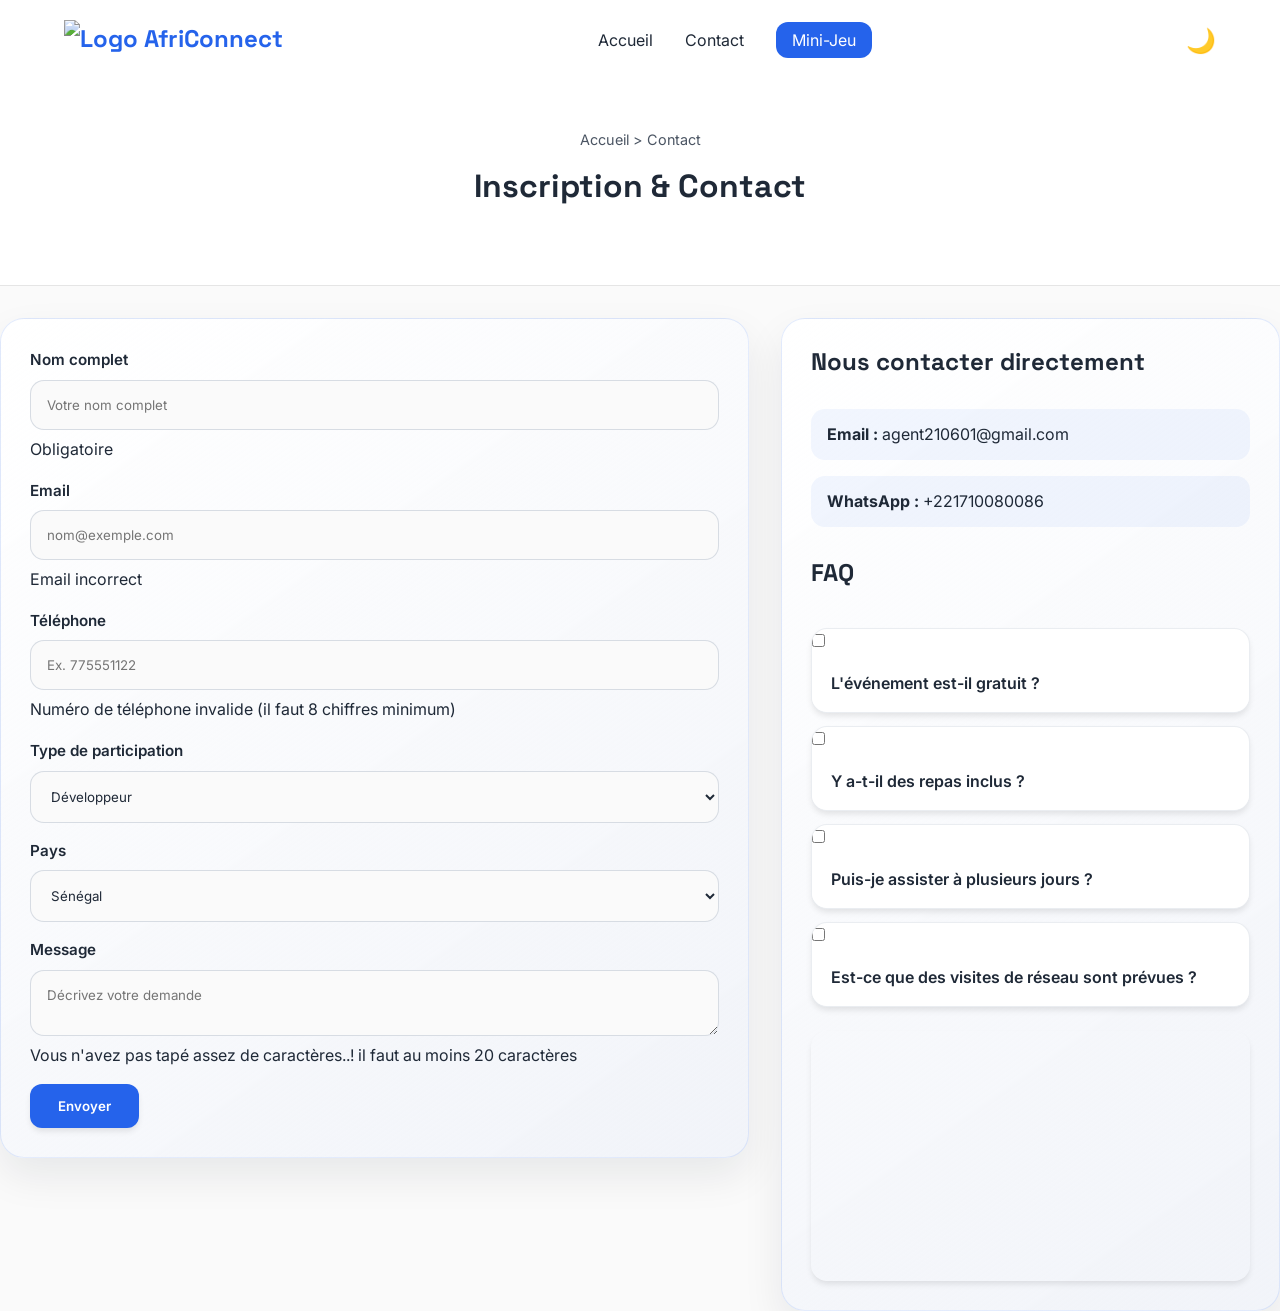
==== contact.html @ a3500b7e "Ajout de intervenants.html jeu.html et contacts.html" ====
<!DOCTYPE html>
<html lang="fr" data-theme="light">

<head>
    <meta charset="UTF-8">
    <meta name="viewport" content="width=device-width, initial-scale=1.0">
    <title>Contact</title>
    <link rel="icon" type="image/svg+xml" href="images/logo.svg">
    <link rel="stylesheet" href="css/style.css">
    <link href="https://fonts.googleapis.com/css2?family=Space+Grotesk:wght@700&family=Inter:wght@400;500;600&display=swap" rel="stylesheet">
</head>

<body>
    <nav id="navbar">
        <div class="logo"><img src="images/main.svg" alt="Logo AfriConnect" class="logo-image"></div>
        <ul class="nav-links">
            <li><a href="index.html">Accueil</a></li>
            <li><a href="contact.html">Contact</a></li>
            <li><a href="jeu.html" class="special-link">Mini-Jeu</a></li>
        </ul><button id="theme-toggle">🌙</button></nav>

    <header class="hero-internal">
        <div class="breadcrumb">Accueil > Contact</div>
        <h1>Inscription & Contact</h1>
    </header>

    <main class="contact-layout flex-container">
        <div class="form-container">
            <form id="contact-form">
                <div class="input-group">
                    <label for="nom">Nom complet</label>
                    <input type="text" id="nom" name="nom" placeholder="Votre nom complet" required>
                    <span class="error-msg">Obligatoire</span>
                </div>
                <div class="input-group">
                    <label for="email">Email</label>
                    <input type="email" id="email" name="email" placeholder="nom@exemple.com" required>
                    <span class="error-msg">Email incorrect</span>
                </div>
                <div class="input-group">
                    <label for="tel">Téléphone</label>
                    <input type="text" id="tel" name="tel" placeholder="Ex. 775551122" required pattern=".{8,}">
                    <span class="error-msg">Numéro de téléphone invalide (il faut 8 chiffres minimum)</span>
                </div>
                <div class="input-group">
                    <label for="type">Type de participation</label>
                    <select id="type" name="type"><option value="dev">Développeur</option><option value="invest">Investisseur</option></select>
                </div>
                <div class="input-group">
                    <label for="pays">Pays</label>
                    <select id="pays" name="pays"><option value="sn">Sénégal</option><option value="cd">Congo (République Démocratique)</option><option value="rc">Congo (République)</option></select>
                </div>
                <div class="input-group">
                    <label for="message">Message</label>
                    <textarea id="message" name="message" placeholder="Décrivez votre demande" required minlength="20"></textarea>
                    <span class="error-msg">Vous n'avez pas tapé assez de caractères..! il faut au moins 20 caractères</span>
                </div>
                <button type="submit" class="btn btn-primary">Envoyer</button>
                <div id="success-msg" class="success-msg">Inscription éffectuée avec succès !</div>
            </form>
        </div>

        <div class="contact-info">
            <h2>Nous contacter directement</h2>
            <a href="mailto:agent210601@gmail.com"><strong>Email :</strong> agent210601@gmail.com</a>
            <a href="https://wa.me/221710080086" target="_blank" rel="noopener noreferrer"><strong>WhatsApp :</strong> +221710080086</a>

            <h2 class="faq-title">FAQ</h2>
            <div class="accordion">
                <div class="accordion-item">
                    <input type="checkbox" id="faq1">
                    <label for="faq1" class="accordion-title">L'événement est-il gratuit ?</label>
                    <div class="accordion-content">
                        <p>Non, l'accès requiert l'achat d'un pass d'inscription, disponible en ligne ou sur place.</p>
                    </div>
                </div>
                <div class="accordion-item">
                    <input type="checkbox" id="faq2">
                    <label for="faq2" class="accordion-title">Y a-t-il des repas inclus ?</label>
                    <div class="accordion-content">
                        <p>Oui, un déjeuner est inclus pour les participants ayant réservé leur place à l'avance.</p>
                    </div>
                </div>
                <div class="accordion-item">
                    <input type="checkbox" id="faq3">
                    <label for="faq3" class="accordion-title">Puis-je assister à plusieurs jours ?</label>
                    <div class="accordion-content">
                        <p>Oui, vous pouvez choisir un accès au jour unique ou à la participation complète sur plusieurs jours.</p>
                    </div>
                </div>
                <div class="accordion-item">
                    <input type="checkbox" id="faq4">
                    <label for="faq4" class="accordion-title">Est-ce que des visites de réseau sont prévues ?</label>
                    <div class="accordion-content">
                        <p>Oui, des sessions de networking et des rencontres avec des partenaires sont prévues tout au long de l'événement.</p>
                    </div>
                </div>
            </div>

            <!-- Correction apportée ici : utilisation de style="width: 100%;" au lieu de width="100%" -->
            <iframe title="Carte de localisation du sommet" src="https://www.google.com/maps/embed?pb=!1m18!1m12!1m3!1d12345.6789!2d-17.4677!3d14.6928!2m3!1f0!2f0!3f0!3m2!1i1024!2i768!4f13.1!3m3!1m2!1s0x0%3A0x0!2zMTTCsDQxJzM0LjEiTiAxN8KwMjgnMDMuNyJX!5e0!3m2!1sfr!2ssn!4v1620000000000!5m2!1sfr!2ssn"
                style="width: 100%;" height="250" class="map-frame" allowfullscreen="" loading="lazy"></iframe>
        </div>
    </main>
    <script src="js/main.js"></script>
</body>

</html>
---- css/style.css ----
/* ==========================================================================
   VARIABLES CSS (Thème Clair par défaut) ((IA ajoutée pour le jeu interactif))
   ========================================================================== */

:root {
    /* Couleurs principales (Max 4 couleurs + nuances) */
    --primary-color: #2563eb;
    --primary-hover: #1d4ed8;
    --accent-color: #f59e0b;
    --bg-color: #fafafa;
    /* Couleurs de texte et d'interface */
    --text-main: #1f2937;
    --text-muted: #4b5563;
    --card-bg: #ffffff;
    --nav-bg: rgba(255, 255, 255, 0.85);
    /* Typographie & Espacements */
    --font-heading: 'Space Grotesk', sans-serif;
    --font-body: 'Inter', sans-serif;
    --spacing-sm: 1rem;
    --spacing-md: 2rem;
    --spacing-lg: 4rem;
    /* Bordures et Ombres */
    --radius-md: 12px;
    --radius-lg: 24px;
    --shadow-sm: 0 4px 6px -1px rgba(0, 0, 0, 0.1);
    --shadow-lg: 0 20px 25px -5px rgba(0, 0, 0, 0.1);
    --transition-speed: 0.3s;
}


/* ==========================================================================
   DARK MODE (Activé via le JavaScript)
   ========================================================================== */

[data-theme="dark"] {
    --primary-color: #3b82f6;
    --primary-hover: #60a5fa;
    --bg-color: #0f172a;
    --text-main: #f8fafc;
    --text-muted: #94a3b8;
    --card-bg: #1e293b;
    --nav-bg: rgba(15, 23, 42, 0.85);
    --shadow-sm: 0 4px 6px -1px rgba(0, 0, 0, 0.5);
    --shadow-lg: 0 20px 25px -5px rgba(0, 0, 0, 0.7);
}


/* ==========================================================================
   RESET & STYLES DE BASE
   ========================================================================== */

* {
    margin: 0;
    padding: 0;
    box-sizing: border-box;
}

html {
    scroll-behavior: smooth;
    /* Défilement doux natif */
}

body {
    font-family: var(--font-body);
    background-color: var(--bg-color);
    color: var(--text-main);
    line-height: 1.6;
    transition: background-color var(--transition-speed), color var(--transition-speed);
}

h1,
h2,
h3,
h4 {
    font-family: var(--font-heading);
    font-weight: 700;
    line-height: 1.2;
    margin-bottom: var(--spacing-sm);
}

a {
    text-decoration: none;
    color: inherit;
    transition: color var(--transition-speed);
}

ul {
    list-style: none;
}


/* ==========================================================================
   COMPOSANTS REUTILISABLES (Boutons, Cartes)
   ========================================================================== */

.btn {
    display: inline-block;
    padding: 0.875rem 1.75rem;
    border-radius: var(--radius-md);
    font-weight: 600;
    font-family: var(--font-body);
    border: none;
    cursor: pointer;
    transition: all var(--transition-speed) ease;
}

.btn-primary {
    background-color: var(--primary-color);
    color: #ffffff;
    box-shadow: var(--shadow-sm);
}

.btn-primary:hover {
    background-color: var(--primary-hover);
    transform: translateY(-2px);
    box-shadow: var(--shadow-lg);
}

.btn-secondary {
    background-color: transparent;
    color: var(--text-main);
    border: 2px solid var(--text-main);
}

.btn-secondary:hover {
    background-color: var(--text-main);
    color: var(--bg-color);
}

.card {
    background-color: var(--card-bg);
    padding: var(--spacing-md);
    border-radius: var(--radius-md);
    box-shadow: var(--shadow-sm);
    transition: transform var(--transition-speed), box-shadow var(--transition-speed);
}

.card:hover {
    transform: translateY(-5px);
    box-shadow: var(--shadow-lg);
}


/* ==========================================================================
   NAVIGATION (Flexbox)
   ========================================================================== */

.logo-image {
    height: 42px;
    width: auto;
    display: block;
    object-fit: contain;
}

nav {
    position: fixed;
    top: 0;
    width: 100%;
    padding: 1.25rem 5%;
    display: flex;
    justify-content: space-between;
    align-items: center;
    background: var(--nav-bg);
    -webkit-backdrop-filter: blur(12px);
    backdrop-filter: blur(12px);
    z-index: 1000;
    transition: all var(--transition-speed);
}

nav.scrolled {
    padding: 0.8rem 5%;
    box-shadow: var(--shadow-sm);
}

.logo {
    font-family: var(--font-heading);
    font-size: 1.5rem;
    font-weight: bold;
    color: var(--primary-color);
}

.nav-links {
    display: flex;
    gap: 2rem;
    align-items: center;
}

.nav-links a:hover {
    color: var(--primary-color);
}

.special-link {
    background: var(--primary-color);
    color: white !important;
    padding: 0.5rem 1rem;
    border-radius: var(--radius-md);
}

.menu-toggle {
    display: none;
    font-size: 1.8rem;
    cursor: pointer;
}

#theme-toggle {
    background: none;
    border: none;
    font-size: 1.5rem;
    cursor: pointer;
    transition: transform var(--transition-speed);
}

#theme-toggle:hover {
    transform: rotate(15deg) scale(1.1);
}


/* ==========================================================================
   SECTIONS & LAYOUTS (Grid & Flexbox)
   ========================================================================== */

section {
    padding: var(--spacing-lg) 5%;
}

.center-btn {
    text-align: center;
    margin-top: var(--spacing-md);
}


/* Hero Section */

.hero {
    min-height: 100vh;
    display: flex;
    align-items: center;
    justify-content: center;
    text-align: center;
    background: linear-gradient(rgba(15, 23, 42, 0.7), rgba(15, 23, 42, 0.9)), url('../images/hero-bg.svg') center/cover;
    color: #ffffff;
    padding: 0 1rem;
}

.hero h1 {
    font-size: 4rem;
    margin-bottom: 1rem;
    letter-spacing: -1px;
}

.hero p {
    font-size: 1.2rem;
    color: #e2e8f0;
    margin-bottom: 2rem;
}

.cta-buttons {
    display: flex;
    gap: 1rem;
    justify-content: center;
}


/* Hero Pages Internes */

.hero-internal {
    padding: 8rem 5% 4rem;
    text-align: center;
    background-color: var(--card-bg);
    border-bottom: 1px solid rgba(0, 0, 0, 0.1);
}

.breadcrumb {
    color: var(--text-muted);
    font-size: 0.9rem;
    margin-bottom: 1rem;
}


/* Grilles communes */

.grid-container {
    display: grid;
    grid-template-columns: repeat(auto-fit, minmax(280px, 1fr));
    gap: var(--spacing-md);
}

.grid-2x2 {
    display: grid;
    grid-template-columns: repeat(2, 1fr);
    gap: var(--spacing-md);
}


/* Flexbox commun */

.flex-container {
    display: flex;
    gap: var(--spacing-md);
    justify-content: space-between;
    flex-wrap: wrap;
}


/* ==========================================================================
   COMPOSANTS SPECIFIQUES (Stats, Intervenants, Programme)
   ========================================================================== */


/* Section Statistiques (Grid) */

.stats {
    display: grid;
    grid-template-columns: repeat(4, 1fr);
    gap: 1rem;
    text-align: center;
    background-color: var(--primary-color);
    color: white;
    padding: 3rem 5%;
}

.stats h2 {
    font-size: 3rem;
    margin-bottom: 0;
}


/* Cartes Intervenants */

.speaker-card {
    background: linear-gradient(145deg, var(--card-bg) 0%, rgba(37, 99, 235, 0.04) 100%);
    border: 1px solid rgba(37, 99, 235, 0.12);
    border-radius: 22px;
    overflow: hidden;
    text-align: center;
    padding-bottom: 1.5rem;
    box-shadow: 0 14px 35px rgba(15, 23, 42, 0.06);
    transition: transform 0.4s cubic-bezier(0.175, 0.885, 0.32, 1.275), box-shadow 0.4s;
    position: relative;
}

.speaker-card::before {
    content: "";
    position: absolute;
    inset: 0 0 auto 0;
    height: 4px;
    background: linear-gradient(90deg, var(--primary-color), var(--accent-color));
}

.speaker-card:hover {
    transform: translateY(-8px);
    box-shadow: var(--shadow-lg);
}

.program-card {
    padding: 1.6rem;
    text-align: left;
    display: flex;
    flex-direction: column;
    gap: 0.8rem;
    min-height: 220px;
    justify-content: flex-start;
}

.program-card h3 {
    margin-bottom: 0.25rem;
    color: var(--primary-color);
    font-size: 1.2rem;
}

.program-card p {
    margin-bottom: 0;
    color: var(--text-muted);
}

.program-card p strong {
    display: inline-flex;
    align-items: center;
    gap: 0.4rem;
    background: rgba(37, 99, 235, 0.1);
    color: var(--primary-color);
    padding: 0.45rem 0.8rem;
    border-radius: 999px;
    font-size: 0.92rem;
    margin-bottom: 0.2rem;
}

.program-card p strong::before {
    content: "🕒";
    font-size: 0.9rem;
}

.program-card span {
    display: inline-flex;
    align-self: flex-start;
    margin-top: auto;
    background: var(--primary-color);
    color: white;
    padding: 0.4rem 0.85rem;
    border-radius: 999px;
    font-size: 0.9rem;
    font-weight: 600;
}

.thematics-title {
    text-align: center;
    margin-bottom: 2rem;
}

.speaker-card img {
    width: 100%;
    height: 250px;
    object-fit: cover;
    margin-bottom: 1rem;
    border-bottom: 4px solid var(--primary-color);
}

.speaker-card span {
    display: inline-block;
    background: var(--bg-color);
    padding: 0.2rem 0.8rem;
    border-radius: 20px;
    font-size: 0.8rem;
    color: var(--text-muted);
    margin-top: 0.5rem;
}


/* Filtres des intervenants */

.filters {
    display: flex;
    justify-content: center;
    flex-wrap: wrap;
    gap: 0.75rem;
    margin: 0 auto 2rem;
    padding: 0.6rem;
    width: fit-content;
    border-radius: 999px;
    background: rgba(37, 99, 235, 0.08);
    box-shadow: inset 0 1px 3px rgba(15, 23, 42, 0.08);
    border: 1px solid rgba(37, 99, 235, 0.12);
}

.filter-btn {
    border: 1px solid transparent;
    background: transparent;
    color: var(--text-main);
    padding: 0.7rem 1.2rem;
    border-radius: 999px;
    font-weight: 600;
    cursor: pointer;
    transition: all var(--transition-speed) ease;
}

.filter-btn:hover,
.filter-btn.active {
    background: var(--primary-color);
    color: #ffffff;
    box-shadow: var(--shadow-sm);
    transform: translateY(-2px);
}


/* Onglets du Programme */

.tabs {
    display: flex;
    justify-content: center;
    gap: 0.75rem;
    margin-bottom: 2rem;
    flex-wrap: wrap;
    background: rgba(37, 99, 235, 0.08);
    padding: 0.5rem;
    border-radius: 999px;
    box-shadow: inset 0 1px 3px rgba(15, 23, 42, 0.08);
}

.tab-btn {
    background: transparent;
    border: 2px solid transparent;
    color: var(--text-main);
    padding: 0.75rem 1.25rem;
    border-radius: 999px;
    cursor: pointer;
    font-weight: 600;
    transition: all var(--transition-speed);
}

.tab-btn.active,
.tab-btn:hover {
    background: var(--primary-color);
    color: white;
    box-shadow: var(--shadow-sm);
}

.tab-content {
    display: none;
    animation: fadeIn 0.5s;
}

.tab-content.active {
    display: block;
}

table {
    width: 100%;
    border-collapse: collapse;
    background: var(--card-bg);
    border-radius: var(--radius-md);
    overflow: hidden;
    box-shadow: var(--shadow-sm);
}

th,
td {
    padding: 1rem;
    text-align: left;
    border-bottom: 1px solid rgba(128, 128, 128, 0.2);
}

th {
    background-color: var(--primary-color);
    color: white;
    font-family: var(--font-heading);
}

tr:hover td {
    background-color: rgba(128, 128, 128, 0.05);
}


/* ==========================================================================
   FORMULAIRE DE CONTACT & FAQ
   ========================================================================== */

.contact-layout {
    display: grid;
    grid-template-columns: 1.2fr 0.8fr;
    gap: 2rem;
    align-items: start;
    margin-top: 2rem;
}

.form-container,
.contact-info {
    background: linear-gradient(145deg, var(--card-bg) 0%, rgba(37, 99, 235, 0.04) 100%);
    padding: 1.8rem;
    border-radius: 24px;
    box-shadow: 0 18px 40px rgba(15, 23, 42, 0.08);
    border: 1px solid rgba(37, 99, 235, 0.12);
}

.contact-info {
    display: flex;
    flex-direction: column;
    gap: 1rem;
}

.contact-info a {
    display: block;
    padding: 0.8rem 1rem;
    border-radius: 14px;
    background: rgba(37, 99, 235, 0.06);
    color: var(--text-main);
}

.contact-info a:hover {
    background: rgba(37, 99, 235, 0.12);
}

.input-group {
    display: flex;
    flex-direction: column;
    gap: 0.45rem;
    margin-bottom: 1rem;
}

.input-group label {
    font-weight: 600;
    font-size: 0.95rem;
    color: var(--text-main);
}

.input-group input,
.input-group textarea,
.input-group select {
    width: 100%;
    padding: 1rem;
    border-radius: 14px;
    border: 1px solid rgba(148, 163, 184, 0.35);
    background: var(--bg-color);
    color: var(--text-main);
    font-family: var(--font-body);
    transition: border-color 0.3s, box-shadow 0.3s, transform 0.2s;
}

.input-group input:focus,
.input-group textarea:focus,
.input-group select:focus {
    outline: none;
    border-color: var(--primary-color);
    box-shadow: 0 0 0 3px rgba(37, 99, 235, 0.18);
    transform: translateY(-1px);
}


/* Validation visuelle exigée par l'examen */

.input-group input:valid:not(:placeholder-shown),
.input-group textarea:valid:not(:placeholder-shown) {
    border-color: #10b981;
    /* Vert succès */
}

.input-group input:invalid:not(:placeholder-shown),
.input-group textarea:invalid:not(:placeholder-shown) {
    border-color: #ef4444;
    /* Rouge erreur */
}


/* Accordéon FAQ CSS Pur */

.success-msg {
    display: none;
    margin-top: 1rem;
    padding: 0.9rem 1rem;
    border-radius: 12px;
    background: rgba(16, 185, 129, 0.12);
    color: #047857;
    font-weight: 600;
}

.faq-title {
    margin-top: 1rem;
}

.map-frame {
    border: 0;
    margin-top: 0.5rem;
    border-radius: 16px;
    box-shadow: var(--shadow-sm);
}

.accordion {
    margin-top: 0.5rem;
    display: flex;
    flex-direction: column;
    gap: 0.8rem;
}

.accordion-item {
    background: var(--card-bg);
    border-radius: 16px;
    box-shadow: var(--shadow-sm);
    overflow: hidden;
    border: 1px solid rgba(148, 163, 184, 0.2);
}

.accordion-title {
    padding: 1rem 1.2rem;
    display: flex;
    justify-content: space-between;
    align-items: center;
    background: var(--card-bg);
    font-weight: 600;
    cursor: pointer;
    transition: background 0.3s;
}

.accordion-title:hover {
    background: rgba(37, 99, 235, 0.06);
}

.accordion-content {
    max-height: 0;
    padding: 0 1.2rem;
    opacity: 0;
    transition: all 0.4s ease-in-out;
    color: var(--text-muted);
}

.accordion-item input:checked~.accordion-content {
    max-height: 400px;
    padding: 0 1.2rem 1rem;
    opacity: 1;
    border-top: 1px solid rgba(148, 163, 184, 0.18);
}


/* ==========================================================================
   MINI-JEU : EFFET LIQUID GLASS AVANCÉ
   ========================================================================== */

.game-body {
    background: linear-gradient(135deg, #0f172a, #1e3a8a, #3b0764);
    background-size: 400% 400%;
    animation: gradientBG 10s ease infinite;
    height: 100vh;
    display: flex;
    align-items: center;
    justify-content: center;
}

.glass-container {
    background: rgba(255, 255, 255, 0.05);
    -webkit-backdrop-filter: blur(16px);
    backdrop-filter: blur(16px);
    border: 1px solid rgba(255, 255, 255, 0.1);
    box-shadow: 0 4px 30px rgba(0, 0, 0, 0.1);
    padding: 2.5rem;
    border-radius: 24px;
    width: 90%;
    max-width: 700px;
    text-align: center;
    color: white;
}

.liquid-glass {
    position: absolute;
    width: 60px;
    height: 60px;
    background: radial-gradient(circle at 30% 30%, rgba(255, 255, 255, 0.9), rgba(255, 255, 255, 0.2));
    box-shadow: inset 0 0 20px rgba(255, 255, 255, 0.5), 0 8px 32px rgba(31, 38, 135, 0.37);
    cursor: pointer;
    /* Animation de déformation (morphing) liquide */
    animation: morph 3s ease-in-out infinite;
    transition: top 0.4s ease-out, left 0.4s ease-out;
}

.liquid-glass:hover {
    transform: scale(1.1);
}

@keyframes morph {
    0% {
        border-radius: 60% 40% 30% 70% / 60% 30% 70% 40%;
    }
    50% {
        border-radius: 30% 60% 70% 40% / 50% 60% 30% 60%;
    }
    100% {
        border-radius: 60% 40% 30% 70% / 60% 30% 70% 40%;
    }
}

@keyframes gradientBG {
    0% {
        background-position: 0% 50%;
    }
    50% {
        background-position: 100% 50%;
    }
    100% {
        background-position: 0% 50%;
    }
}


/* ==========================================================================
   FOOTER
   ========================================================================== */

footer {
    background-color: #0f172a;
    color: #f8fafc;
    padding: var(--spacing-lg) 5% 1rem;
}

footer h4 {
    color: var(--primary-color);
}

footer ul li {
    margin-bottom: 0.5rem;
}

footer ul li a:hover {
    color: var(--accent-color);
}

.copyright {
    text-align: center;
    padding-top: 2rem;
    margin-top: 2rem;
    border-top: 1px solid rgba(255, 255, 255, 0.1);
    font-size: 0.9rem;
    color: var(--text-muted);
}

#game-area {
    position: relative;
    min-height: 320px;
    margin-top: 1.2rem;
    border-radius: 20px;
    overflow: hidden;
    border: 2px solid rgba(255, 255, 255, 0.2);
    background: rgba(255, 255, 255, 0.08);
}

#welcome-screen {
    display: flex;
    flex-direction: column;
    gap: 1rem;
    align-items: center;
    justify-content: center;
    min-height: 280px;
}

#welcome-screen p {
    color: #e2e8f0;
}

.welcome-form {
    display: flex;
    gap: 0.75rem;
    flex-wrap: wrap;
    justify-content: center;
    margin-top: 0.5rem;
}

#welcome-screen input {
    padding: 0.8rem 1rem;
    border: none;
    border-radius: 999px;
    min-width: 220px;
    outline: none;
}

#welcome-screen button {
    padding: 0.8rem 1.2rem;
    border: none;
    border-radius: 999px;
    background: linear-gradient(90deg, #38bdf8, #6366f1);
    color: white;
    cursor: pointer;
    font-weight: 700;
}

#welcome-screen button:hover {
    transform: translateY(-2px);
}

#welcome-screen.is-hidden {
    opacity: 0;
    transform: translateY(-10px);
    pointer-events: none;
    transition: all 0.25s ease;
}

.milestone-overlay {
    position: fixed;
    inset: 0;
    display: flex;
    align-items: center;
    justify-content: center;
    background: rgba(2, 6, 23, 0.75);
    z-index: 3000;
    opacity: 0;
    transition: opacity 0.4s ease;
}

.milestone-overlay.show {
    opacity: 1;
}

.milestone-card {
    background: rgba(255, 255, 255, 0.12);
    -webkit-backdrop-filter: blur(14px);
    backdrop-filter: blur(14px);
    color: white;
    padding: 2rem 2.5rem;
    border-radius: 24px;
    text-align: center;
    box-shadow: 0 20px 45px rgba(0, 0, 0, 0.3);
    transform: scale(0.95);
    transition: transform 0.4s ease;
}

.milestone-overlay.show .milestone-card {
    transform: scale(1);
}

.milestone-card h2 {
    font-size: 2rem;
    margin-bottom: 0.5rem;
}

.milestone-card p {
    font-size: 1rem;
    color: #fef3c7;
}

#welcome-message {
    color: #fef3c7;
    font-weight: 700;
    margin-bottom: 0.3rem;
}

#target-bubble {
    left: 50%;
    top: 50%;
    transform: translate(-50%, -50%);
}

#target-bubble.shape-square {
    border-radius: 0;
}

#target-bubble.shape-triangle {
    clip-path: polygon(50% 0%, 0% 100%, 100% 100%);
    border-radius: 0;
}

#target-bubble.shape-rocket {
    clip-path: polygon(50% 0%, 100% 35%, 80% 100%, 20% 100%, 0% 35%);
    border-radius: 12px;
    background: linear-gradient(135deg, #f59e0b, #fb923c, #38bdf8);
}

#rocket-layer {
    position: fixed;
    inset: 0;
    pointer-events: none;
    z-index: 2500;
    overflow: hidden;
}

.rocket-piece {
    position: absolute;
    width: 8px;
    height: 22px;
    background: linear-gradient(180deg, #fef3c7, #fb923c);
    border-radius: 999px;
    animation: rocketRise 1.4s ease-out forwards;
}

@keyframes rocketRise {
    0% {
        transform: translate3d(0, 0, 0) scale(1);
        opacity: 1;
    }
    100% {
        transform: translate3d(0, -120vh, 0) scale(1.4);
        opacity: 0;
    }
}

#level-message {
    margin-top: 0.8rem;
    font-size: 1rem;
    font-weight: 700;
    color: #fef3c7;
    letter-spacing: 0.04em;
}

#confetti-layer {
    position: fixed;
    inset: 0;
    pointer-events: none;
    overflow: hidden;
    z-index: 2000;
}

.confetti-piece {
    position: absolute;
    width: 10px;
    height: 18px;
    opacity: 0.95;
    animation: confettiFall linear forwards;
}

@keyframes confettiFall {
    0% {
        transform: translate3d(0, 0, 0) rotate(0deg);
        opacity: 1;
    }
    100% {
        transform: translate3d(0, 110vh, 0) rotate(720deg);
        opacity: 0;
    }
}

#back-to-top {
    position: fixed;
    bottom: 30px;
    right: 30px;
    background: var(--primary-color);
    color: white;
    width: 45px;
    height: 45px;
    border-radius: 50%;
    border: none;
    font-size: 1.5rem;
    cursor: pointer;
    display: none;
    box-shadow: var(--shadow-lg);
    z-index: 999;
    transition: transform 0.3s;
}

#back-to-top:hover {
    transform: translateY(-5px);
}


/* ==========================================================================
   RESPONSIVE DESIGN (Média Queries obligatoires)
   ========================================================================== */


/* 1. Mobile (Max 375px) - Exactement comme demandé */

@media screen and (max-width: 375px) {
    .hero h1 {
        font-size: 2.2rem;
    }
    .stats {
        grid-template-columns: 1fr;
    }
    .btn {
        width: 100%;
        margin-bottom: 0.5rem;
    }
    .cta-buttons {
        flex-direction: column;
    }
    section {
        padding: 2rem 5%;
    }
}


/* 2. Tablette (Max 768px) */

@media screen and (max-width: 768px) {
    .menu-toggle {
        display: block;
    }
    .nav-links {
        position: absolute;
        top: 100%;
        left: 0;
        width: 100%;
        background: var(--nav-bg);
        flex-direction: column;
        padding: 2rem;
        gap: 1.5rem;
        transform: translateY(-150%);
        opacity: 0;
        transition: all 0.4s ease;
        z-index: -1;
    }
    .nav-links.active {
        transform: translateY(0);
        opacity: 1;
        box-shadow: var(--shadow-md);
    }
    .grid-2x2 {
        grid-template-columns: 1fr;
    }
    .stats {
        grid-template-columns: repeat(2, 1fr);
    }
    .contact-layout {
        flex-direction: column;
    }
}


/* 3. Desktop Large (Min 1200px+) */

@media screen and (min-width: 1200px) {
    .grid-container {
        grid-template-columns: repeat(4, 1fr);
    }
    .hero h1 {
        font-size: 5rem;
    }
    .container {
        max-width: 1140px;
        margin: 0 auto;
    }
}
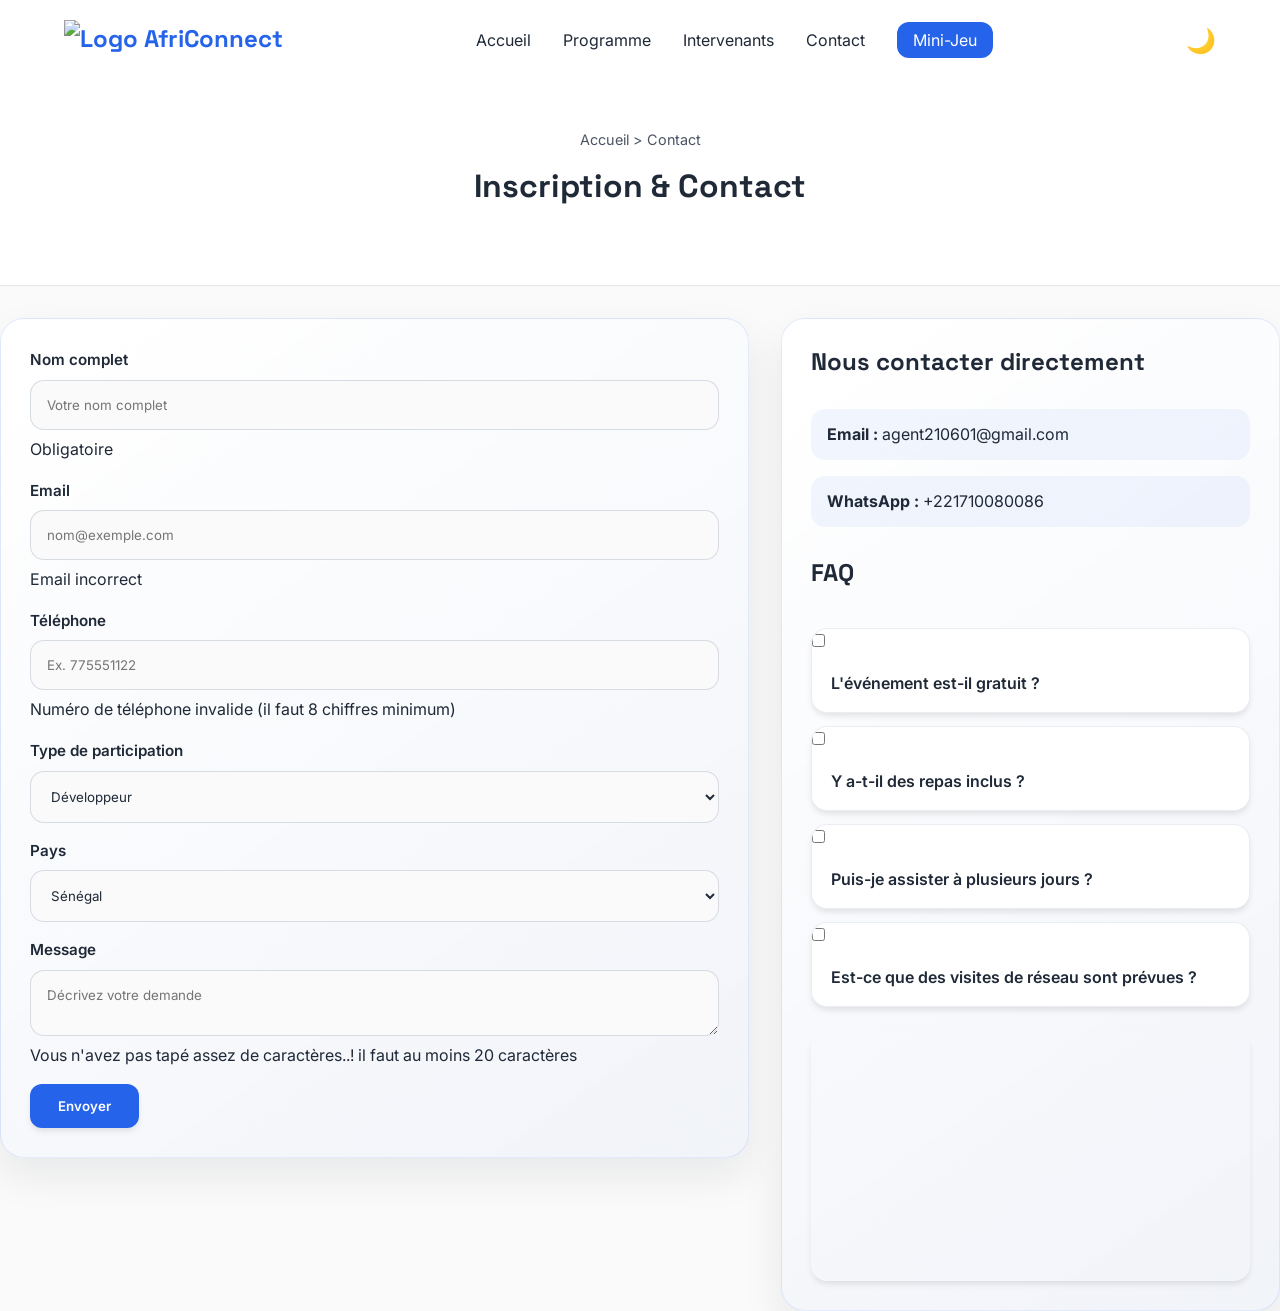
==== commit daa8cc1c: "derniers reglages" ====
--- a/contact.html
+++ b/contact.html
@@ -13,11 +13,16 @@
 <body>
     <nav id="navbar">
         <div class="logo"><img src="images/main.svg" alt="Logo AfriConnect" class="logo-image"></div>
+        <div class="menu-toggle" id="mobile-menu">☰</div>
         <ul class="nav-links">
             <li><a href="index.html">Accueil</a></li>
+            <li><a href="programme.html">Programme</a></li>
+            <li><a href="intervenants.html">Intervenants</a></li>
             <li><a href="contact.html">Contact</a></li>
             <li><a href="jeu.html" class="special-link">Mini-Jeu</a></li>
-        </ul><button id="theme-toggle">🌙</button></nav>
+        </ul>
+        <button id="theme-toggle">🌙</button>
+    </nav>
 
     <header class="hero-internal">
         <div class="breadcrumb">Accueil > Contact</div>
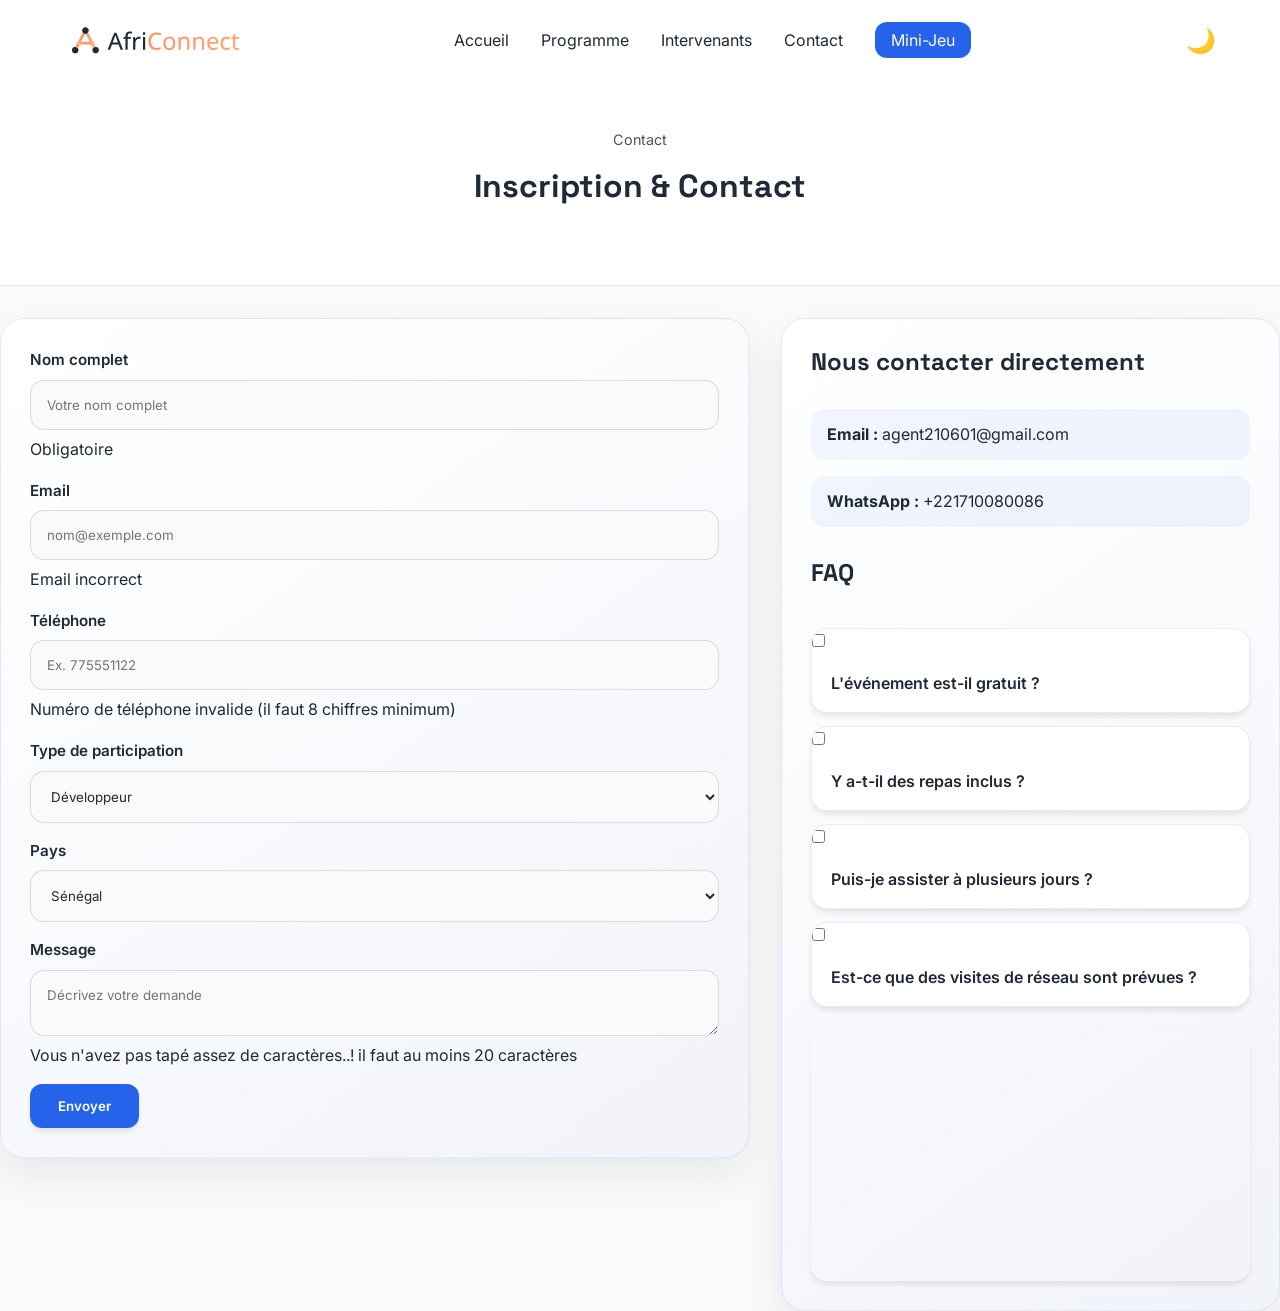
==== commit c74f04f9: "mise à jour du code" ====
--- a/contact.html
+++ b/contact.html
@@ -25,7 +25,7 @@
     </nav>
 
     <header class="hero-internal">
-        <div class="breadcrumb">Accueil > Contact</div>
+        <div class="breadcrumb">Contact</div>
         <h1>Inscription & Contact</h1>
     </header>
 
@@ -110,4 +110,4 @@
     <script src="js/main.js"></script>
 </body>
 
-</html>+</html>
